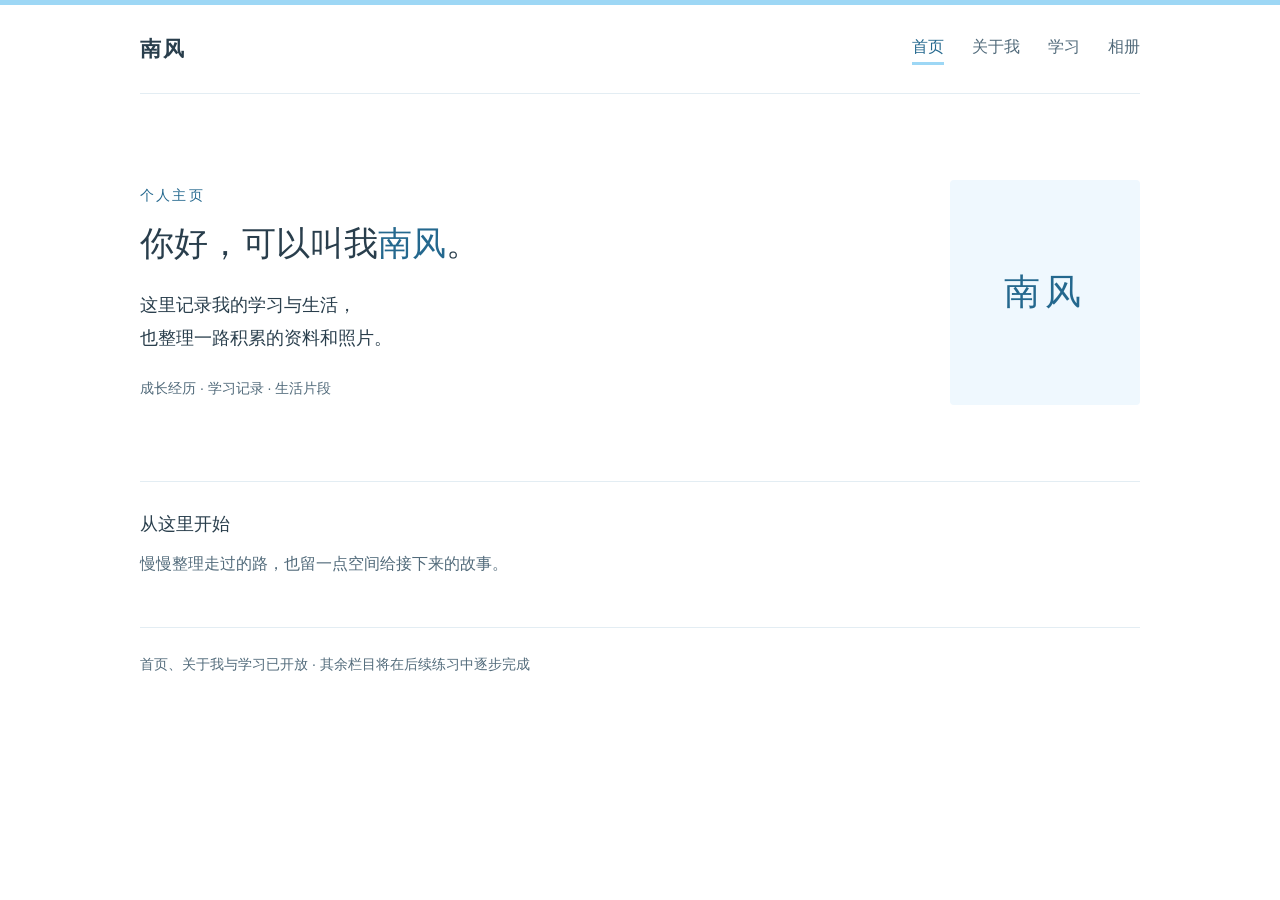
==== index.html @ 1816a871 "Initial website" ====
<!doctype html>
<html lang="zh-CN">
<head>
  <meta charset="UTF-8">
  <meta name="viewport" content="width=device-width, initial-scale=1">
  <title>南风 · 个人主页</title>
  <link rel="stylesheet" href="style.css">
</head>
<body>
  <header class="site-header">
    <a class="site-name" href="index.html">南风</a>
    <nav aria-label="主导航">
      <a href="index.html" aria-current="page">首页</a>
      <a href="about.html">关于我</a>
      <a href="learning.html">学习</a>
      <span aria-disabled="true" title="后续课程中一起完成">相册</span>
    </nav>
  </header>
  <main>
    <section class="intro" aria-labelledby="intro-title">
      <div>
        <p class="eyebrow">个人主页</p>
        <h1 id="intro-title">你好，可以叫我<span class="name-blue">南风</span>。</h1>
        <p class="description">这里记录我的学习与生活，<br class="desktop-break">也整理一路积累的资料和照片。</p>
        <p class="interests">成长经历 · 学习记录 · 生活片段</p>
      </div>
      <div class="portrait" aria-label="暂用姓名代替头像">南风</div>
    </section>
    <section class="note" aria-labelledby="note-title">
      <h2 id="note-title">从这里开始</h2>
      <p>慢慢整理走过的路，也留一点空间给接下来的故事。</p>
    </section>
  </main>
  <footer>首页、关于我与学习已开放 · 其余栏目将在后续练习中逐步完成</footer>
</body>
</html>
---- style.css ----
/* CSS 决定网页的颜色、间距和布局。 */
:root {
  --sky: #9dd7f5;
  --sky-light: #eff8fe;
  --link: #24688e;
  --text: #293e4c;
  --muted: #526b7b;
}
* { box-sizing: border-box; }
body { margin: 0; color: var(--text); background: #fff; font-family: "Microsoft YaHei", "PingFang SC", sans-serif; font-size: 16px; line-height: 1.8; border-top: 5px solid var(--sky); }
.site-header, main, footer { width: min(100% - 64px, 1000px); margin-inline: auto; }
.site-header { display: flex; align-items: center; justify-content: space-between; gap: 24px; padding-block: 25px; border-bottom: 1px solid #e3edf3; }
a { color: var(--link); text-decoration: none; }
a:focus-visible { outline: 2px solid var(--link); outline-offset: 6px; }
.site-name { font-size: 21px; font-weight: 600; letter-spacing: .08em; color: var(--text); }
nav { display: flex; gap: 28px; flex-wrap: wrap; }
nav a { color: var(--muted); border-bottom: 3px solid transparent; }
nav a[aria-current="page"] { color: var(--link); border-bottom-color: var(--sky); }
nav a:hover { color: var(--link); }
nav span { color: var(--muted); cursor: default; }
.intro { display: grid; grid-template-columns: 1fr 190px; gap: 58px; align-items: center; padding-block: 86px 76px; }
.portrait { display: grid; place-items: center; width: 190px; height: 225px; background: var(--sky-light); border-radius: 4px; color: var(--link); font-family: "SimSun", serif; font-size: 36px; letter-spacing: .15em; }
.eyebrow { color: var(--link); margin: 0 0 10px; font-size: 14px; letter-spacing: .16em; }
.name-blue { color: var(--link); }
h1 { margin: 0 0 20px; font-size: clamp(26px, 4vw, 34px); font-weight: 500; line-height: 1.5; }
.description { margin: 0; font-size: 18px; }
.interests { margin: 22px 0 0; color: var(--muted); font-size: 14px; }
.note { border-top: 1px solid #e3edf3; padding-block: 26px 48px; }
h2 { font-size: 18px; font-weight: 500; margin: 0 0 10px; }
.note p { color: var(--muted); margin: 0; }
footer { padding-block: 24px; border-top: 1px solid #e3edf3; color: var(--muted); font-size: 14px; }
.about-page { padding-block: 54px 40px; }
.about-intro { max-width: 740px; padding-bottom: 28px; }
.bio { color: var(--muted); margin-top: 20px; }
.profile-section { border-top: 1px solid #e3edf3; padding-block: 28px; }
.profile-section h2 { margin-bottom: 24px; }
.record { display: grid; grid-template-columns: 180px 1fr; gap: 24px; margin-block: 22px; }
.record p { margin: 0; }
.record p.school-scores { padding-inline-start: 0; margin-block: 10px; }
.record p.school-stage { margin-bottom: 10px; }
.map-scroll { overflow-x: auto; background: #f8fcff; border-radius: 4px; }
.china-map { display: block; width: 100%; min-width: 650px; max-width: 850px; margin: auto; }
.province { fill: #eef7fc; stroke: #91aabc; stroke-width: .8; stroke-dasharray: 3 3; fill-rule: evenodd; }
.province-name { fill: #647d8c; font-size: 11px; text-anchor: middle; pointer-events: none; }
.city-pin { cursor: pointer; }
.pin-dot { fill: #2477b0; stroke: white; stroke-width: 2; }
.city-pin text { fill: #155e8e; font-size: 13px; font-weight: 600; paint-order: stroke; stroke: #f8fcff; stroke-width: 3px; }
.city-pin:hover .pin-dot, .city-pin:focus .pin-dot { fill: #123c65; r: 7; }
.city-shortcuts { display: flex; gap: 12px; flex-wrap: wrap; padding-top: 20px; }
.city-shortcuts button, dialog button { font: inherit; color: var(--link); background: var(--sky-light); border: 1px solid #cbe0ed; padding: 6px 16px; border-radius: 5px; cursor: pointer; }
button:focus-visible { outline: 2px solid var(--link); outline-offset: 3px; }
.map-credit { font-size: 12px; color: var(--muted); }
dialog { width: min(900px, calc(100% - 32px)); max-height: 85vh; padding: 28px; border: 1px solid #dceaf2; border-radius: 12px; color: var(--text); background: white; box-shadow: 0 20px 80px #18384c40; }
dialog::backdrop { background: #233e5359; backdrop-filter: blur(6px); }
.album-open { overflow: hidden; }
.album-toolbar { display: flex; align-items: center; justify-content: space-between; gap: 16px; margin-bottom: 24px; }
.album-toolbar h2 { margin: 0; font-size: 24px; }
#album-empty { padding: 60px 12px; text-align: center; color: var(--muted); }
.album-grid { display: grid; grid-template-columns: repeat(auto-fill,minmax(150px,1fr)); gap: 12px; }
.album-sections { display: grid; grid-template-columns: repeat(auto-fit,minmax(150px,1fr)); gap: 16px; padding-block: 12px 28px; }
.album-sections button { min-height: 90px; }
.album-sections[hidden] { display: none; }
.album-toolbar { flex-wrap: wrap; }
.album-grid button { padding: 0; overflow: hidden; }
.album-grid img { display: block; width: 100%; aspect-ratio: 1; object-fit: cover; }
#full-photo { display: block; max-width: 100%; max-height: 60vh; margin: auto; object-fit: contain; }
.photo-controls { display: flex; justify-content: center; gap: 20px; }
dialog button:disabled { opacity: .4; cursor: default; }
.record-date, .honor-date { color: var(--muted); font-size: 14px; }
h3 { margin: 0 0 6px; font-size: 16px; font-weight: 600; }
.honors { list-style: none; margin: 0; padding: 0; }
.honors li { display: grid; grid-template-columns: 180px 1fr; gap: 24px; padding-block: 10px; }
.document-note { color: var(--muted); font-size: 14px; }
.grade-group { margin-block: 28px; }
.grade-table { width: 100%; border-collapse: collapse; font-variant-numeric: tabular-nums; }
.grade-table caption { text-align: left; color: var(--link); font-weight: 600; padding-bottom: 10px; }
.grade-table th, .grade-table td { text-align: left; padding: 10px 12px; border-bottom: 1px solid #e3edf3; }
.grade-table thead { background: var(--sky-light); }
.grade-table tbody th { font-weight: 400; }
.grade-group .grade-table { table-layout: fixed; }
.grade-group .grade-table th:first-child { width: 62%; }
.grade-group .grade-table td { overflow-wrap: anywhere; }
.exam-heading { margin-top: 40px; }
.table-scroll { overflow-x: auto; }
.exam-table { min-width: 650px; }
.gpa-summary { display: flex; flex-wrap: wrap; align-items: baseline; justify-content: center; gap: 12px 28px; }
.gpa-metric { display: inline-flex; align-items: baseline; gap: 12px; }
.gpa-summary strong { color: var(--link); font-size: inherit; font-weight: 500; }
.gpa-chart { width: 66.6667%; min-width: 560px; margin-inline: auto; }
.winter-camp p + p { margin-top: 6px; }
.gpa-chart svg { display: block; width: 100%; font-family: inherit; }
.thesis-details { margin-top: 24px; }
.thesis-details div { display: grid; grid-template-columns: 110px 1fr; gap: 16px; padding-block: 8px; }
.thesis-details dt { color: var(--muted); }
.thesis-details dd { margin: 0; }
@media (max-width: 680px) {
  .site-header, main, footer { width: calc(100% - 40px); }
  .site-header { align-items: flex-start; flex-direction: column; gap: 16px; }
  nav { gap: 12px 22px; font-size: 14px; }
  .intro { grid-template-columns: 1fr; gap: 28px; padding-block: 42px; }
  .portrait { width: 112px; height: 132px; font-size: 26px; }
  .desktop-break { display: none; }
  .about-page { padding-top: 36px; }
  .record, .honors li { grid-template-columns: 1fr; gap: 4px; }
}
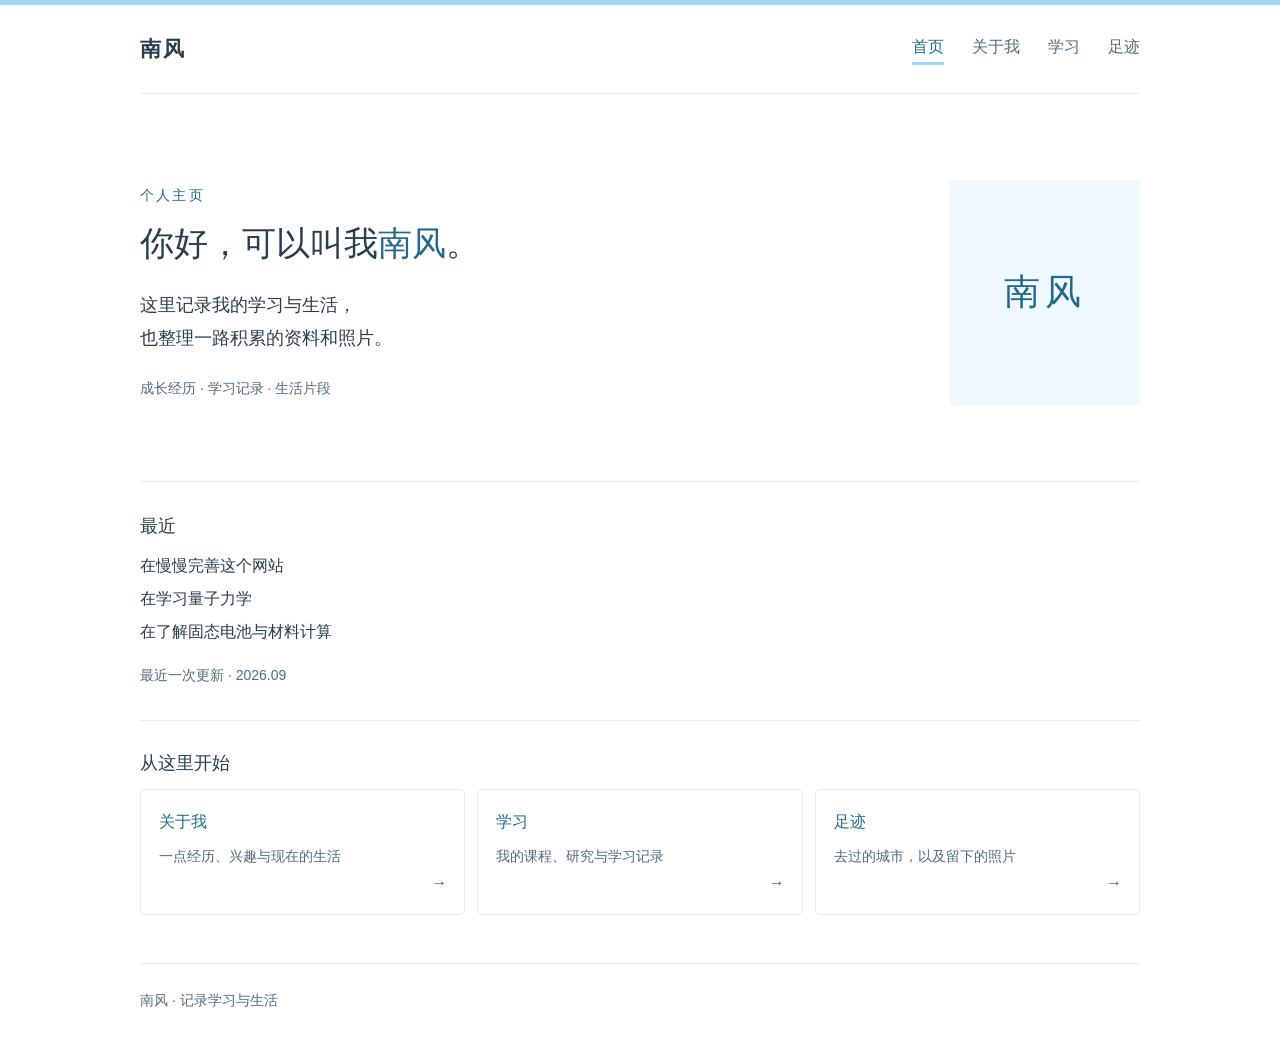
==== commit 103764a4: "Update" ====
--- a/index.html
+++ b/index.html
@@ -13,7 +13,7 @@
       <a href="index.html" aria-current="page">首页</a>
       <a href="about.html">关于我</a>
       <a href="learning.html">学习</a>
-      <span aria-disabled="true" title="后续课程中一起完成">相册</span>
+      <a href="travel.html">足迹</a>
     </nav>
   </header>
   <main>
@@ -26,11 +26,22 @@
       </div>
       <div class="portrait" aria-label="暂用姓名代替头像">南风</div>
     </section>
+    <section class="recent" aria-labelledby="recent-title">
+      <h2 id="recent-title">最近</h2>
+      <p>在慢慢完善这个网站</p>
+      <p>在学习量子力学</p>
+      <p>在了解固态电池与材料计算</p>
+      <p class="recent-update">最近一次更新 · 2026.09</p>
+    </section>
     <section class="note" aria-labelledby="note-title">
       <h2 id="note-title">从这里开始</h2>
-      <p>慢慢整理走过的路，也留一点空间给接下来的故事。</p>
+      <div class="home-links">
+        <a href="about.html"><strong>关于我</strong><span>一点经历、兴趣与现在的生活</span><b>→</b></a>
+        <a href="learning.html"><strong>学习</strong><span>我的课程、研究与学习记录</span><b>→</b></a>
+        <a href="travel.html"><strong>足迹</strong><span>去过的城市，以及留下的照片</span><b>→</b></a>
+      </div>
     </section>
   </main>
-  <footer>首页、关于我与学习已开放 · 其余栏目将在后续练习中逐步完成</footer>
+  <footer>南风 · 记录学习与生活</footer>
 </body>
 </html>
--- a/style.css
+++ b/style.css
@@ -28,6 +28,16 @@
 .note { border-top: 1px solid #e3edf3; padding-block: 26px 48px; }
 h2 { font-size: 18px; font-weight: 500; margin: 0 0 10px; }
 .note p { color: var(--muted); margin: 0; }
+.recent { border-top: 1px solid #e3edf3; padding-block: 28px; }
+.recent p { margin: 4px 0; }
+.recent .recent-update { margin-top: 16px; color: var(--muted); font-size: 14px; }
+.home-links { display: grid; grid-template-columns: repeat(3, 1fr); gap: 12px; }
+.home-links a { position: relative; display: block; min-height: 126px; padding: 18px 40px 18px 18px; border: 1px solid #e3edf3; border-radius: 5px; color: var(--text); transition: background .18s ease, border-color .18s ease; }
+.home-links a:hover { background: var(--sky-light); border-color: #cbe0ed; }
+.home-links strong, .home-links span { display: block; }
+.home-links strong { color: var(--link); font-weight: 500; }
+.home-links span { margin-top: 8px; color: var(--muted); font-size: 14px; line-height: 1.6; }
+.home-links b { position: absolute; right: 17px; bottom: 16px; color: var(--link); font-weight: 400; }
 footer { padding-block: 24px; border-top: 1px solid #e3edf3; color: var(--muted); font-size: 14px; }
 .about-page { padding-block: 54px 40px; }
 .about-intro { max-width: 740px; padding-bottom: 28px; }
@@ -39,13 +49,18 @@
 .record p.school-scores { padding-inline-start: 0; margin-block: 10px; }
 .record p.school-stage { margin-bottom: 10px; }
 .map-scroll { overflow-x: auto; background: #f8fcff; border-radius: 4px; }
-.china-map { display: block; width: 100%; min-width: 650px; max-width: 850px; margin: auto; }
+.china-map { display: block; width: 100%; min-width: 650px; max-width: 850px; margin: auto; cursor: zoom-in; }
+.china-map.is-zoomed { cursor: zoom-out; }
 .province { fill: #eef7fc; stroke: #91aabc; stroke-width: .8; stroke-dasharray: 3 3; fill-rule: evenodd; }
 .province-name { fill: #647d8c; font-size: 11px; text-anchor: middle; pointer-events: none; }
 .city-pin { cursor: pointer; }
 .pin-dot { fill: #2477b0; stroke: white; stroke-width: 2; }
 .city-pin text { fill: #155e8e; font-size: 13px; font-weight: 600; paint-order: stroke; stroke: #f8fcff; stroke-width: 3px; }
 .city-pin:hover .pin-dot, .city-pin:focus .pin-dot { fill: #123c65; r: 7; }
+.capital-star { fill: #d33f38; stroke: #fff; stroke-width: 1.2; stroke-linejoin: round; }
+.city-pin:hover .capital-star, .city-pin:focus .capital-star { fill: #a72522; }
+.moscow-pin text { cursor: pointer; }
+.moscow-pin:hover text, .moscow-pin:focus text { fill: #123c65; text-decoration: underline; }
 .city-shortcuts { display: flex; gap: 12px; flex-wrap: wrap; padding-top: 20px; }
 .city-shortcuts button, dialog button { font: inherit; color: var(--link); background: var(--sky-light); border: 1px solid #cbe0ed; padding: 6px 16px; border-radius: 5px; cursor: pointer; }
 button:focus-visible { outline: 2px solid var(--link); outline-offset: 3px; }
@@ -57,9 +72,15 @@
 .album-toolbar h2 { margin: 0; font-size: 24px; }
 #album-empty { padding: 60px 12px; text-align: center; color: var(--muted); }
 .album-grid { display: grid; grid-template-columns: repeat(auto-fill,minmax(150px,1fr)); gap: 12px; }
+.album-grid.album-city-sections { display: block; }
 .album-sections { display: grid; grid-template-columns: repeat(auto-fit,minmax(150px,1fr)); gap: 16px; padding-block: 12px 28px; }
 .album-sections button { min-height: 90px; }
 .album-sections[hidden] { display: none; }
+.album-section-nav { display: flex; gap: 8px; flex-wrap: wrap; padding: 0 0 20px; }
+.album-section-nav button { min-height: auto; }
+.album-city-section { scroll-margin-top: 16px; padding: 22px 0; border-top: 1px solid #e3edf3; }
+.album-city-section:first-child { padding-top: 0; border-top: 0; }
+.album-city-section h3 { margin-bottom: 14px; font-size: 18px; }
 .album-toolbar { flex-wrap: wrap; }
 .album-grid button { padding: 0; overflow: hidden; }
 .album-grid img { display: block; width: 100%; aspect-ratio: 1; object-fit: cover; }
@@ -71,6 +92,13 @@
 .honors { list-style: none; margin: 0; padding: 0; }
 .honors li { display: grid; grid-template-columns: 180px 1fr; gap: 24px; padding-block: 10px; }
 .document-note { color: var(--muted); font-size: 14px; }
+.music-list { margin-top: 18px; border-top: 1px solid #e3edf3; }
+.music-entry { padding: 16px 10px; border-bottom: 1px solid #e3edf3; transition: background .18s ease; }
+.music-entry:hover { background: var(--sky-light); }
+.music-entry h3 { color: var(--muted); font-size: 14px; font-weight: 400; margin-bottom: 5px; }
+.music-entry p { margin: 3px 0; }
+.music-song { color: var(--link); }
+.music-emphasis { color: var(--link); font-weight: 600; }
 .grade-group { margin-block: 28px; }
 .grade-table { width: 100%; border-collapse: collapse; font-variant-numeric: tabular-nums; }
 .grade-table caption { text-align: left; color: var(--link); font-weight: 600; padding-bottom: 10px; }
@@ -102,4 +130,5 @@
   .desktop-break { display: none; }
   .about-page { padding-top: 36px; }
   .record, .honors li { grid-template-columns: 1fr; gap: 4px; }
+  .home-links { grid-template-columns: 1fr; }
 }
